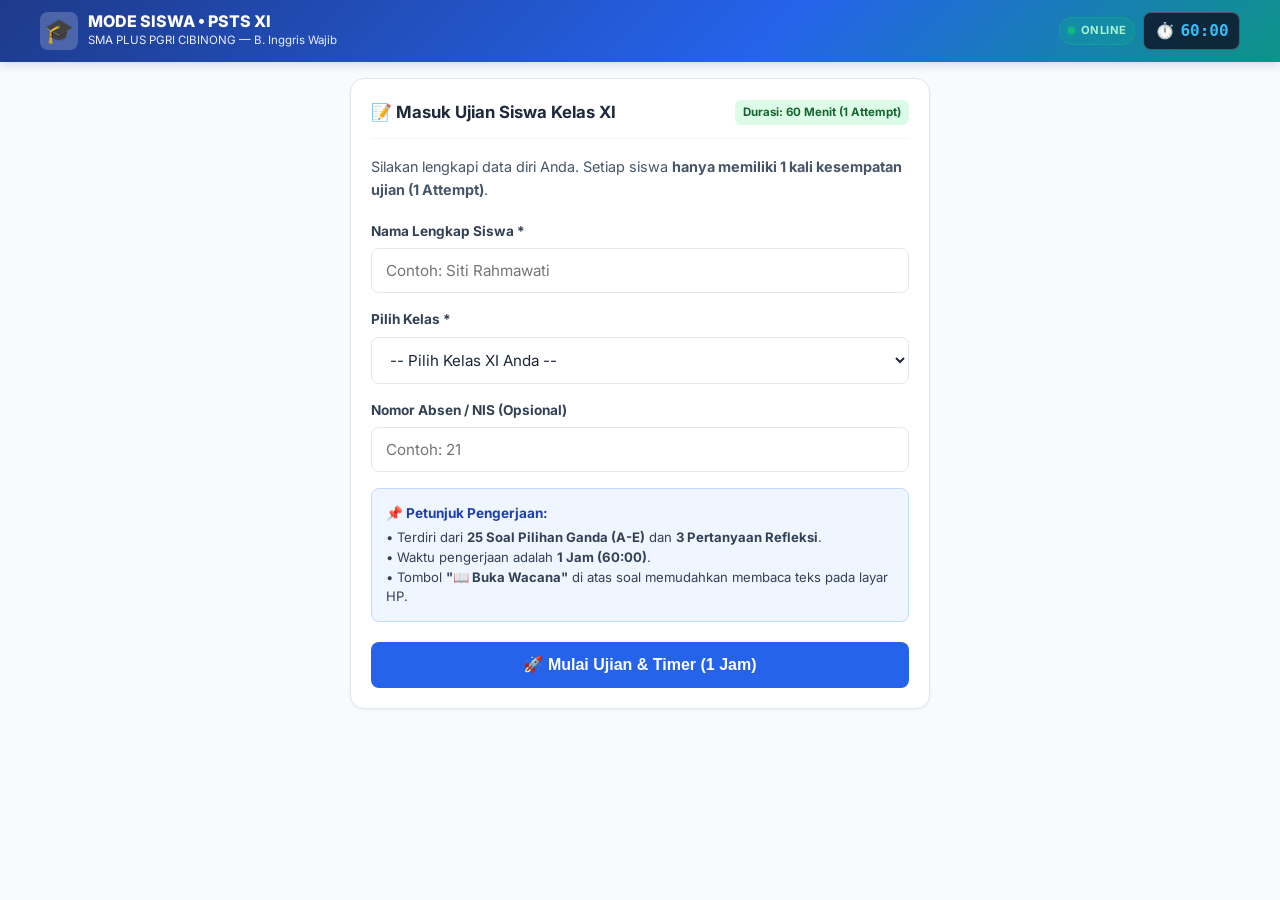
==== student.html @ 53c04c08 "Deploy student.html - PSTS XI English Wajib" ====
<!DOCTYPE html>
<html lang="id">
<head>
    <meta charset="UTF-8">
    <meta name="viewport" content="width=device-width, initial-scale=1.0, maximum-scale=1.0, user-scalable=no">
    <title>MODE SISWA - PSTS Bahasa Inggris Wajib Kelas XI</title>
    <link rel="preconnect" href="https://fonts.googleapis.com">
    <link rel="preconnect" href="https://fonts.gstatic.com" crossorigin>
    <link href="https://fonts.googleapis.com/css2?family=Inter:wght@400;500;600;700;800&family=Merriweather:ital,wght@0,400;0,700;1,400&display=swap" rel="stylesheet">
    <link rel="stylesheet" href="style.css">
</head>
<body>

    <!-- Header & Timer Bar -->
    <header class="app-header">
        <div class="header-container">
            <div class="brand-section">
                <div class="brand-icon">🎓</div>
                <div class="brand-title">
                    <h1>MODE SISWA • PSTS XI</h1>
                    <p>SMA PLUS PGRI CIBINONG — B. Inggris Wajib</p>
                </div>
            </div>

            <div class="header-controls">
                <div class="live-badge">
                    <span class="live-dot"></span>
                    <span>ONLINE</span>
                </div>

                <!-- 1 HOUR COUNTDOWN TIMER -->
                <div id="exam-timer" class="timer-container" title="Sisa Waktu Pengerjaan (1 Jam)">
                    ⏱️ <span id="timer-display">60:00</span>
                </div>
            </div>
        </div>
    </header>

    <div class="main-wrapper">

        <!-- STEP 1: REGISTRATION / IDENTITY FORM (WITH 1-ATTEMPT CHECK) -->
        <section id="step-register" class="card" style="max-width: 580px; margin: 1rem auto;">
            <div class="card-header">
                <h2 class="card-title">📝 Masuk Ujian Siswa Kelas XI</h2>
                <span class="badge-tag badge-easy">Durasi: 60 Menit (1 Attempt)</span>
            </div>
            <p style="color: var(--slate-600); margin-bottom: 1.25rem; font-size: 0.9rem;">
                Silakan lengkapi data diri Anda. Setiap siswa <strong>hanya memiliki 1 kali kesempatan ujian (1 Attempt)</strong>.
            </p>

            <div id="attempt-alert-box" style="display: none; background: #fee2e2; border: 1.5px solid #ef4444; color: #991b1b; padding: 0.85rem; border-radius: 8px; margin-bottom: 1rem; font-size: 0.88rem;">
                <!-- Attempt Warning -->
            </div>

            <form id="student-form" onsubmit="handleStartExam(event)">
                <div class="form-group">
                    <label class="form-label" for="student-name">Nama Lengkap Siswa *</label>
                    <input type="text" id="student-name" class="form-control" placeholder="Contoh: Siti Rahmawati" required>
                </div>

                <div class="form-group">
                    <label class="form-label" for="student-class">Pilih Kelas *</label>
                    <select id="student-class" class="form-select" required>
                        <option value="" disabled selected>-- Pilih Kelas XI Anda --</option>
                        <option value="XI INT 1">XI INT 1</option>
                        <option value="XI INT 2">XI INT 2</option>
                        <option value="XI INT 3">XI INT 3</option>
                        <option value="XI INT 4">XI INT 4</option>
                        <option value="XI REGULER 1">XI REGULER 1</option>
                        <option value="XI REGULER 2">XI REGULER 2</option>
                        <option value="XI REGULER 3">XI REGULER 3</option>
                        <option value="XI REGULER 4">XI REGULER 4</option>
                        <option value="XI REGULER 5">XI REGULER 5</option>
                        <option value="XI REGULER 6">XI REGULER 6</option>
                        <option value="XI REGULER 7">XI REGULER 7</option>
                        <option value="XI REGULER 8">XI REGULER 8</option>
                    </select>
                </div>

                <div class="form-group">
                    <label class="form-label" for="student-nis">Nomor Absen / NIS (Opsional)</label>
                    <input type="text" id="student-nis" class="form-control" placeholder="Contoh: 21">
                </div>

                <div style="background: #eff6ff; padding: 0.85rem; border-radius: 8px; margin-bottom: 1.25rem; border: 1px solid #bfdbfe;">
                    <div style="font-weight: 700; color: #1e40af; font-size: 0.85rem; margin-bottom: 0.25rem;">📌 Petunjuk Pengerjaan:</div>
                    <div style="font-size: 0.82rem; color: #334155; line-height: 1.5;">
                        • Terdiri dari <strong>25 Soal Pilihan Ganda (A-E)</strong> dan <strong>3 Pertanyaan Refleksi</strong>.<br>
                        • Waktu pengerjaan adalah <strong>1 Jam (60:00)</strong>.<br>
                        • Tombol <strong>"📖 Buka Wacana"</strong> di atas soal memudahkan membaca teks pada layar HP.
                    </div>
                </div>

                <button type="submit" id="btn-start-exam" class="btn btn-primary" style="width: 100%; padding: 0.85rem; font-size: 1rem;">
                    🚀 Mulai Ujian & Timer (1 Jam)
                </button>
            </form>
        </section>

        <!-- STEP 2: EXAM WORKSPACE (QUESTIONS & REFLECTIONS) -->
        <section id="step-exam" style="display: none;">
            
            <div style="display: flex; justify-content: space-between; align-items: center; background: var(--white); padding: 0.6rem 0.9rem; border-radius: var(--radius-md); margin-bottom: 0.75rem; border: 1px solid var(--slate-200); font-size: 0.85rem;">
                <div>
                    <span style="font-weight: 800; color: var(--primary);" id="display-student-name">Nama</span> • 
                    <span class="badge-tag badge-easy" id="display-student-class">Kelas</span>
                </div>
                <div style="font-weight: 700; color: var(--slate-600);">
                    Progres: <span id="progress-indicator" style="color: var(--primary);">0/25 (0%)</span>
                </div>
            </div>

            <!-- Tab Switcher -->
            <div class="tab-nav">
                <button class="tab-btn active" id="tab-btn-questions" onclick="switchStudentTab('questions')">
                    📝 SOAL (25)
                    <span class="tab-badge" id="answered-count-badge">0/25</span>
                </button>
                <button class="tab-btn" id="tab-btn-reflections" onclick="switchStudentTab('reflections')">
                    💭 REFLEKSI (3)
                    <span class="tab-badge" id="reflections-count-badge">0/3</span>
                </button>
            </div>

            <!-- TAB 1: QUESTIONS WORKSPACE -->
            <div id="student-tab-questions" class="tab-content active">

                <!-- Mobile Passage Toggle Bar -->
                <div class="mobile-passage-toggle" id="mobile-passage-toggle" onclick="toggleMobilePassage()">
                    <span>📖 <span id="mobile-passage-btn-text">Buka Wacana Bacaan</span></span>
                    <span id="mobile-passage-icon">▼</span>
                </div>

                <div class="exam-layout">
                    
                    <!-- Reading Passage Card -->
                    <div class="passage-card" id="passage-card-element">
                        <div style="display: flex; justify-content: space-between; align-items: center; margin-bottom: 0.35rem;">
                            <span class="passage-category" id="passage-category-tag">Reading Text</span>
                            <span style="font-size: 0.75rem; font-weight: 600; color: var(--slate-400);" id="passage-rel-tag">Rujukan Soal</span>
                        </div>
                        <h2 class="passage-title" id="passage-title">Judul Teks</h2>
                        <div class="passage-body" id="passage-body">
                            <!-- Dynamic text -->
                        </div>
                    </div>

                    <!-- Question & Options Card -->
                    <div class="question-container">
                        <div class="q-header">
                            <span class="q-badge" id="q-number-badge">Soal #1 dari 25</span>
                            <span class="skill-tag" id="q-skill-badge">Skill</span>
                        </div>

                        <div class="q-text" id="q-text-content">
                            <!-- Question text -->
                        </div>

                        <div class="options-list" id="options-container">
                            <!-- Options A-E -->
                        </div>

                        <!-- Desktop Question Nav Buttons -->
                        <div class="q-nav-buttons" style="margin-top: 1.25rem;">
                            <button class="btn btn-secondary" id="btn-prev-q" onclick="navigateQuestion(-1)">
                                ⬅️ Sebelumnya
                            </button>
                            <button class="btn btn-primary" id="btn-next-q" onclick="navigateQuestion(1)">
                                Berikutnya ➡️
                            </button>
                        </div>
                    </div>

                    <!-- Desktop Question Palette -->
                    <div class="palette-column">
                        <div class="palette-card">
                            <h3 style="font-size: 0.9rem; font-weight: 700; color: var(--slate-800); margin-bottom: 0.2rem;">
                                🧭 Nomor Soal (1–25)
                            </h3>
                            <div class="palette-grid" id="palette-grid-desktop">
                                <!-- 25 buttons -->
                            </div>
                            <hr style="border: none; border-top: 1px solid var(--slate-200); margin: 1rem 0;">
                            <button class="btn btn-success" style="width: 100%;" onclick="switchStudentTab('reflections')">
                                Ke Refleksi (3) ➡️
                            </button>
                        </div>
                    </div>

                </div>
            </div>

            <!-- TAB 2: REFLECTIONS WORKSPACE -->
            <div id="student-tab-reflections" class="tab-content">
                <div class="card" style="max-width: 800px; margin: 0 auto;">
                    <div class="card-header">
                        <h2 class="card-title">💭 3 Pertanyaan Refleksi Diri</h2>
                        <span class="badge-tag badge-medium">Wajib Diisi</span>
                    </div>
                    <p style="color: var(--slate-600); margin-bottom: 1.25rem; font-size: 0.88rem;">
                        Tuliskan tanggapan refleksi Anda secara jujur dan mendalam pada kolom berikut:
                    </p>

                    <div id="reflections-form-container">
                        <!-- 3 Prompts -->
                    </div>

                    <div style="display: flex; justify-content: space-between; align-items: center; margin-top: 1.5rem; flex-wrap: wrap; gap: 0.75rem;">
                        <button class="btn btn-secondary" onclick="switchStudentTab('questions')">
                            ⬅️ Kembali ke Soal
                        </button>
                        <button class="btn btn-success" style="padding: 0.85rem 1.75rem; font-size: 1rem;" onclick="openSubmitConfirmModal()">
                            ✅ Selesai & Kirim Ujian
                        </button>
                    </div>
                </div>
            </div>

            <!-- MOBILE FIXED BOTTOM NAVIGATION BAR -->
            <div class="mobile-bottom-bar" id="mobile-bottom-bar">
                <button class="btn btn-secondary" style="padding: 0.55rem 0.9rem; font-size: 0.85rem;" onclick="navigateQuestion(-1)">
                    ⬅️ Prev
                </button>
                <button class="btn btn-outline" style="padding: 0.55rem 0.9rem; font-size: 0.85rem; font-weight: 800; border-color: var(--primary); color: var(--primary);" onclick="openMobilePaletteModal()">
                    🧭 <span id="mobile-q-indicator">No. 1/25</span> ☰
                </button>
                <button class="btn btn-primary" style="padding: 0.55rem 0.9rem; font-size: 0.85rem;" id="btn-mobile-next" onclick="navigateQuestion(1)">
                    Next ➡️
                </button>
            </div>

        </section>

        <!-- STEP 3: SCORECARD / SUBMISSION COMPLETE -->
        <section id="step-result" style="display: none; max-width: 650px; margin: 1.5rem auto;">
            <div class="score-banner">
                <div style="font-size: 2.2rem; margin-bottom: 0.35rem;">🎉</div>
                <h1 style="font-size: 1.5rem; font-weight: 800;">Ujian Berhasil Terkirim!</h1>
                <p style="opacity: 0.9; font-size: 0.88rem;">Jawaban Anda telah tersimpan secara <strong>Permanen Realtime</strong> di Mode Guru.</p>

                <div class="score-circle">
                    <span class="score-num" id="res-score-val">0</span>
                    <span class="score-label">Skor (0-100)</span>
                </div>

                <div style="font-size: 1rem; font-weight: 700;" id="res-correct-count">
                    Benar: 0 / 25 Soal
                </div>
            </div>

            <div class="card">
                <h3 style="font-size: 1rem; font-weight: 700; margin-bottom: 0.75rem; color: var(--slate-800);">
                    📋 Bukti Pengiriman Ujian
                </h3>
                <table class="data-table" style="margin-bottom: 1.25rem;">
                    <tbody>
                        <tr><td style="font-weight:700;">Nama Siswa</td><td id="res-name">-</td></tr>
                        <tr><td style="font-weight:700;">Kelas</td><td id="res-class">-</td></tr>
                        <tr><td style="font-weight:700;">Waktu Pengerjaan</td><td id="res-time">-</td></tr>
                        <tr><td style="font-weight:700;">Status</td><td><span class="badge-tag badge-easy">✅ Terkirim Permanen ke Cloud Guru</span></td></tr>
                    </tbody>
                </table>

                <div style="display: flex; gap: 0.75rem; flex-wrap: wrap;">
                    <button class="btn btn-primary" onclick="window.print()">
                        🖨️ Cetak / Simpan PDF
                    </button>
                    <a href="index.html" class="btn btn-outline">
                        🏠 Halaman Utama
                    </a>
                </div>
            </div>
        </section>

    </div>

    <!-- MODAL MOBILE PALETTE (BOTTOM SHEET) -->
    <div id="modal-mobile-palette" class="modal-backdrop">
        <div class="modal-content" style="max-width: 450px;">
            <button class="modal-close" onclick="closeMobilePaletteModal()">&times;</button>
            <h3 style="font-size: 1.1rem; font-weight: 800; color: var(--slate-800); margin-bottom: 0.35rem;">
                🧭 Daftar Nomor Soal (1–25)
            </h3>
            <p style="font-size: 0.8rem; color: var(--slate-500); margin-bottom: 1rem;">
                Ketuk nomor soal untuk langsung menuju ke soal tersebut:
            </p>
            <div class="palette-grid" id="palette-grid-mobile">
                <!-- Mobile 25 buttons -->
            </div>
            <hr style="border: none; border-top: 1px solid var(--slate-200); margin: 1.25rem 0 1rem;">
            <button class="btn btn-success" style="width: 100%;" onclick="closeMobilePaletteModal(); switchStudentTab('reflections');">
                Ke Lembar Refleksi (3 Soal) ➡️
            </button>
        </div>
    </div>

    <!-- MODAL CONFIRM SUBMIT -->
    <div id="modal-confirm" class="modal-backdrop">
        <div class="modal-content" style="max-width: 460px;">
            <button class="modal-close" onclick="closeSubmitConfirmModal()">&times;</button>
            <h3 style="font-size: 1.15rem; font-weight: 800; color: var(--slate-800); margin-bottom: 0.5rem;">
                ⚠️ Konfirmasi Kirim Jawaban
            </h3>
            <p style="font-size: 0.88rem; color: var(--slate-600); margin-bottom: 1rem;">
                Setiap siswa hanya memiliki <strong>1 kali kesempatan kirim (1 Attempt)</strong>. Apakah Anda yakin ingin mengirim seluruh jawaban sekarang?
            </p>
            <div id="modal-check-summary" style="background: var(--slate-100); padding: 0.85rem; border-radius: 8px; margin-bottom: 1.25rem; font-size: 0.85rem;">
                <!-- Summary items -->
            </div>
            <div style="display: flex; justify-content: flex-end; gap: 0.5rem;">
                <button class="btn btn-secondary" onclick="closeSubmitConfirmModal()">Periksa Lagi</button>
                <button class="btn btn-success" id="btn-final-submit" onclick="executeSubmitExam()">Ya, Kirim Sekarang</button>
            </div>
        </div>
    </div>

    <!-- SCRIPTS -->
    <script src="data.js"></script>
    <script src="sync.js"></script>
    <script>
        let currentStudent = { name: "", studentClass: "", studentId: "" };
        let studentAnswers = {};
        let studentReflections = { ref1: "", ref2: "", ref3: "" };
        let currentQIndex = 0;
        let timerInterval = null;
        let remainingSeconds = SYNC_CONFIG.EXAM_DURATION_SECONDS;
        let timeSpentSeconds = 0;
        let isMobilePassageOpen = true;

        // Check if student has already completed the exam on start
        async function handleStartExam(e) {
            e.preventDefault();
            const name = document.getElementById('student-name').value.trim();
            const sClass = document.getElementById('student-class').value;
            const nis = document.getElementById('student-nis').value.trim();

            if (!name || !sClass) {
                alert("Harap isi Nama Lengkap dan pilih Kelas terlebih dahulu!");
                return;
            }

            const btn = document.getElementById('btn-start-exam');
            btn.disabled = true;
            btn.innerText = "Memeriksa Status Ujian...";

            // 1-ATTEMPT VERIFICATION
            const existingAttempt = await syncEngine.checkExistingAttempt(name, sClass);
            if (existingAttempt) {
                const alertBox = document.getElementById('attempt-alert-box');
                alertBox.style.display = 'block';
                alertBox.innerHTML = `
                    <strong>⚠️ Perhatian: Ujian Sudah Pernah Diselesaikan!</strong><br>
                    Siswa bernama <strong>${existingAttempt.name}</strong> (${existingAttempt.studentClass}) telah tercatat menyelesaikan ujian ini pada <em>${new Date(existingAttempt.timestamp).toLocaleString('id-ID')}</em> dengan skor <strong>${existingAttempt.score}</strong>.<br>
                    Setiap siswa hanya diberikan <strong>1 kali kesempatan (1 Attempt)</strong>.
                `;
                btn.disabled = false;
                btn.innerText = "🚀 Mulai Ujian & Timer (1 Jam)";
                return;
            }

            currentStudent = { name, studentClass: sClass, studentId: nis };

            document.getElementById('display-student-name').innerText = name;
            document.getElementById('display-student-class').innerText = sClass;

            document.getElementById('step-register').style.display = 'none';
            document.getElementById('step-exam').style.display = 'block';

            renderPalettes();
            renderQuestion(0);
            renderReflectionsForm();
            startTimer();
        }

        function startTimer() {
            const savedTimer = localStorage.getItem(SYNC_CONFIG.TIMER_KEY);
            if (savedTimer) {
                const parsed = parseInt(savedTimer, 10);
                if (!isNaN(parsed) && parsed > 0 && parsed <= SYNC_CONFIG.EXAM_DURATION_SECONDS) {
                    remainingSeconds = parsed;
                }
            }

            updateTimerDisplay();

            timerInterval = setInterval(() => {
                remainingSeconds--;
                timeSpentSeconds++;
                localStorage.setItem(SYNC_CONFIG.TIMER_KEY, remainingSeconds.toString());
                updateTimerDisplay();

                if (remainingSeconds <= 0) {
                    clearInterval(timerInterval);
                    alert("⏰ Waktu ujian 1 Jam telah habis! Jawaban Anda akan otomatis dikirimkan.");
                    executeSubmitExam();
                }
            }, 1000);
        }

        function updateTimerDisplay() {
            const mins = Math.floor(remainingSeconds / 60);
            const secs = remainingSeconds % 60;
            const formatted = `${mins.toString().padStart(2, '0')}:${secs.toString().padStart(2, '0')}`;
            const displayEl = document.getElementById('timer-display');
            const timerBox = document.getElementById('exam-timer');
            
            if (displayEl) displayEl.innerText = formatted;

            if (timerBox) {
                if (remainingSeconds <= 300) {
                    timerBox.className = 'timer-container danger';
                } else if (remainingSeconds <= 900) {
                    timerBox.className = 'timer-container warning';
                } else {
                    timerBox.className = 'timer-container';
                }
            }
        }

        function switchStudentTab(tab) {
            document.querySelectorAll('.tab-btn').forEach(b => b.classList.remove('active'));
            document.querySelectorAll('.tab-content').forEach(c => c.classList.remove('active'));

            const bottomBar = document.getElementById('mobile-bottom-bar');

            if (tab === 'questions') {
                document.getElementById('tab-btn-questions').classList.add('active');
                document.getElementById('student-tab-questions').classList.add('active');
                if (bottomBar) bottomBar.style.display = 'flex';
            } else {
                document.getElementById('tab-btn-reflections').classList.add('active');
                document.getElementById('student-tab-reflections').classList.add('active');
                if (bottomBar) bottomBar.style.display = 'none';
            }
        }

        function toggleMobilePassage() {
            const passCard = document.getElementById('passage-card-element');
            const icon = document.getElementById('mobile-passage-icon');
            isMobilePassageOpen = !isMobilePassageOpen;

            if (isMobilePassageOpen) {
                passCard.classList.remove('collapsed-mobile');
                icon.innerText = "▲";
                document.getElementById('mobile-passage-btn-text').innerText = "Tutup Wacana Bacaan";
            } else {
                passCard.classList.add('collapsed-mobile');
                icon.innerText = "▼";
                document.getElementById('mobile-passage-btn-text').innerText = "Buka Wacana Bacaan";
            }
        }

        function renderPalettes() {
            ['palette-grid-desktop', 'palette-grid-mobile'].forEach(gridId => {
                const grid = document.getElementById(gridId);
                if (!grid) return;
                grid.innerHTML = '';
                QUESTIONS_DATA.forEach((q, idx) => {
                    const btn = document.createElement('button');
                    btn.className = `pal-btn ${studentAnswers[q.id] ? 'answered' : ''} ${idx === currentQIndex ? 'current' : ''}`;
                    btn.id = `${gridId}-btn-${q.id}`;
                    btn.innerText = q.id;
                    btn.onclick = () => {
                        renderQuestion(idx);
                        closeMobilePaletteModal();
                    };
                    grid.appendChild(btn);
                });
            });
            updateProgressStats();
        }

        function renderQuestion(index) {
            currentQIndex = index;
            const q = QUESTIONS_DATA[index];

            document.getElementById('q-number-badge').innerText = `Soal #${q.id} dari 25`;
            document.getElementById('q-skill-badge').innerText = `${q.level} • ${q.skill}`;
            document.getElementById('q-text-content').innerText = q.question;
            document.getElementById('mobile-q-indicator').innerText = `No. ${q.id}/25`;

            const passCard = document.getElementById('passage-card-element');
            const toggleBar = document.getElementById('mobile-passage-toggle');

            if (q.passageId && PASSAGES[q.passageId]) {
                const p = PASSAGES[q.passageId];
                document.getElementById('passage-category-tag').innerText = p.category;
                document.getElementById('passage-title').innerText = p.title;
                document.getElementById('passage-rel-tag').innerText = `Rujukan Soal #${q.id}`;
                
                const paragraphs = p.content.split('\n\n').map(par => `<p>${par.replace(/\n/g, '<br>')}</p>`).join('');
                document.getElementById('passage-body').innerHTML = paragraphs;
                
                passCard.style.display = 'block';
                toggleBar.style.display = 'flex';
                document.getElementById('mobile-passage-btn-text').innerText = `Wacana: ${p.title}`;
            } else {
                passCard.style.display = 'none';
                toggleBar.style.display = 'none';
            }

            const optContainer = document.getElementById('options-container');
            optContainer.innerHTML = '';

            ['A', 'B', 'C', 'D', 'E'].forEach(optKey => {
                if (q.options[optKey]) {
                    const optDiv = document.createElement('div');
                    const isSelected = studentAnswers[q.id] === optKey;
                    optDiv.className = `option-item ${isSelected ? 'selected' : ''}`;
                    optDiv.onclick = () => selectOption(q.id, optKey);

                    optDiv.innerHTML = `
                        <div class="option-key">${optKey}</div>
                        <div class="option-label">${q.options[optKey]}</div>
                    `;
                    optContainer.appendChild(optDiv);
                }
            });

            document.getElementById('btn-prev-q').disabled = index === 0;
            const nextLabel = index === QUESTIONS_DATA.length - 1 ? "Ke Refleksi (3) ➡️" : "Berikutnya ➡️";
            document.getElementById('btn-next-q').innerText = nextLabel;
            document.getElementById('btn-mobile-next').innerText = index === QUESTIONS_DATA.length - 1 ? "Refleksi ➡️" : "Next ➡️";

            document.querySelectorAll('.pal-btn').forEach((btn) => {
                const qNum = parseInt(btn.innerText, 10);
                btn.classList.toggle('current', qNum === (index + 1));
            });

            window.scrollTo({ top: 0, behavior: 'smooth' });
        }

        function selectOption(qId, optKey) {
            studentAnswers[qId] = optKey;
            
            const currentQ = QUESTIONS_DATA[currentQIndex];
            if (currentQ.id === qId) {
                renderQuestion(currentQIndex);
            }

            ['palette-grid-desktop', 'palette-grid-mobile'].forEach(gridId => {
                const palBtn = document.getElementById(`${gridId}-btn-${qId}`);
                if (palBtn) palBtn.classList.add('answered');
            });

            updateProgressStats();
        }

        function navigateQuestion(delta) {
            const nextIdx = currentQIndex + delta;
            if (nextIdx >= 0 && nextIdx < QUESTIONS_DATA.length) {
                renderQuestion(nextIdx);
            } else if (nextIdx >= QUESTIONS_DATA.length) {
                switchStudentTab('reflections');
            }
        }

        function openMobilePaletteModal() {
            document.getElementById('modal-mobile-palette').classList.add('open');
        }

        function closeMobilePaletteModal() {
            document.getElementById('modal-mobile-palette').classList.remove('open');
        }

        function updateProgressStats() {
            const answeredCount = Object.keys(studentAnswers).length;
            const pct = Math.round((answeredCount / 25) * 100);
            
            document.getElementById('answered-count-badge').innerText = `${answeredCount}/25`;
            document.getElementById('progress-indicator').innerText = `${answeredCount}/25 (${pct}%)`;

            let filledRef = 0;
            if (studentReflections.ref1 && studentReflections.ref1.trim().length > 3) filledRef++;
            if (studentReflections.ref2 && studentReflections.ref2.trim().length > 3) filledRef++;
            if (studentReflections.ref3 && studentReflections.ref3.trim().length > 3) filledRef++;
            document.getElementById('reflections-count-badge').innerText = `${filledRef}/3`;
        }

        function renderReflectionsForm() {
            const container = document.getElementById('reflections-form-container');
            container.innerHTML = '';

            REFLECTIONS_DATA.forEach((ref, idx) => {
                const box = document.createElement('div');
                box.className = 'reflection-box';
                box.innerHTML = `
                    <div class="ref-title">Refleksi ${idx + 1}: ${ref.title}</div>
                    <div class="ref-q">${ref.question}</div>
                    <textarea class="ref-textarea" id="input-${ref.id}" placeholder="${ref.placeholder}" oninput="saveReflection('${ref.id}', this.value)">${studentReflections[ref.id] || ''}</textarea>
                `;
                container.appendChild(box);
            });
        }

        function saveReflection(refId, val) {
            studentReflections[refId] = val;
            updateProgressStats();
        }

        function openSubmitConfirmModal() {
            const answeredCount = Object.keys(studentAnswers).length;
            const missingQ = 25 - answeredCount;
            let refCount = 0;
            if (studentReflections.ref1 && studentReflections.ref1.trim()) refCount++;
            if (studentReflections.ref2 && studentReflections.ref2.trim()) refCount++;
            if (studentReflections.ref3 && studentReflections.ref3.trim()) refCount++;

            let summaryHtml = `
                <div>• Soal Terjawab: <strong>${answeredCount} / 25</strong> ${missingQ > 0 ? `<span style="color:var(--danger); font-weight:700;">(${missingQ} belum dijawab!)</span>` : '✅'}</div>
                <div style="margin-top:0.35rem;">• Refleksi Terisi: <strong>${refCount} / 3</strong></div>
            `;

            document.getElementById('modal-check-summary').innerHTML = summaryHtml;
            document.getElementById('modal-confirm').classList.add('open');
        }

        function closeSubmitConfirmModal() {
            document.getElementById('modal-confirm').classList.remove('open');
        }

        async function executeSubmitExam() {
            closeSubmitConfirmModal();
            clearInterval(timerInterval);
            localStorage.removeItem(SYNC_CONFIG.TIMER_KEY);

            let correctCount = 0;
            const itemResults = {};

            QUESTIONS_DATA.forEach(q => {
                const ans = studentAnswers[q.id];
                const isCorrect = ans === q.correctAnswer;
                if (isCorrect) correctCount++;
                itemResults[q.id] = isCorrect;
            });

            const score = Math.round((correctCount / QUESTIONS_DATA.length) * 100);
            const minutesUsed = Math.floor(timeSpentSeconds / 60);
            const secondsUsed = timeSpentSeconds % 60;
            const timeSpentStr = `${minutesUsed}m ${secondsUsed}s`;

            const submission = {
                name: currentStudent.name,
                studentClass: currentStudent.studentClass,
                studentId: currentStudent.studentId,
                answers: studentAnswers,
                correctCount: correctCount,
                totalQuestions: 25,
                score: score,
                itemResults: itemResults,
                reflections: studentReflections,
                timeSpent: timeSpentStr
            };

            await syncEngine.submitExam(submission);

            document.getElementById('step-exam').style.display = 'none';
            document.getElementById('step-result').style.display = 'block';
            const bottomBar = document.getElementById('mobile-bottom-bar');
            if (bottomBar) bottomBar.style.display = 'none';

            document.getElementById('res-score-val').innerText = score;
            document.getElementById('res-correct-count').innerText = `Benar: ${correctCount} / 25 Soal (${score}%)`;
            document.getElementById('res-name').innerText = currentStudent.name;
            document.getElementById('res-class').innerText = currentStudent.studentClass;
            document.getElementById('res-time').innerText = timeSpentStr;
        }
    </script>
</body>
</html>
---- style.css ----
/* ===================================================
   PSTS XI BAHASA INGGRIS WAJIB - MOBILE-FIRST STYLES
   SMA PLUS PGRI CIBINONG
   =================================================== */

:root {
    --primary: #2563eb;
    --primary-hover: #1d4ed8;
    --primary-light: #eff6ff;
    --secondary: #0d9488;
    --secondary-light: #f0fdfa;
    --accent: #f59e0b;
    --success: #10b981;
    --danger: #ef4444;
    --dark: #0f172a;
    --slate-800: #1e293b;
    --slate-700: #334155;
    --slate-600: #475569;
    --slate-400: #94a3b8;
    --slate-200: #e2e8f0;
    --slate-100: #f1f5f9;
    --slate-50: #f8fafc;
    --white: #ffffff;
    
    --radius-sm: 8px;
    --radius-md: 14px;
    --radius-lg: 20px;
    --shadow-sm: 0 1px 3px rgba(0,0,0,0.06);
    --shadow-md: 0 4px 12px rgba(0,0,0,0.08);
    --shadow-lg: 0 10px 25px -5px rgba(0,0,0,0.1);
    --font-sans: 'Inter', -apple-system, BlinkMacSystemFont, 'Segoe UI', Roboto, sans-serif;
    --font-serif: 'Merriweather', Georgia, serif;
}

* {
    margin: 0;
    padding: 0;
    box-sizing: border-box;
}

body {
    font-family: var(--font-sans);
    background-color: #f8fafc;
    color: var(--slate-800);
    line-height: 1.6;
    -webkit-font-smoothing: antialiased;
    padding-bottom: 70px;
}

/* Header & Topbar */
.app-header {
    background: linear-gradient(135deg, #1e3a8a 0%, #2563eb 60%, #0d9488 100%);
    color: var(--white);
    padding: 0.75rem 1rem;
    box-shadow: 0 2px 10px rgba(30, 58, 138, 0.2);
    position: sticky;
    top: 0;
    z-index: 100;
}

.header-container {
    max-width: 1200px;
    margin: 0 auto;
    display: flex;
    justify-content: space-between;
    align-items: center;
    gap: 0.5rem;
}

.brand-section {
    display: flex;
    align-items: center;
    gap: 0.6rem;
}

.brand-icon {
    font-size: 1.5rem;
    background: rgba(255, 255, 255, 0.2);
    width: 38px;
    height: 38px;
    display: flex;
    align-items: center;
    justify-content: center;
    border-radius: var(--radius-sm);
    flex-shrink: 0;
}

.brand-title h1 {
    font-size: 1rem;
    font-weight: 800;
    line-height: 1.2;
}

.brand-title p {
    font-size: 0.72rem;
    opacity: 0.9;
}

.header-controls {
    display: flex;
    align-items: center;
    gap: 0.5rem;
}

/* Realtime Live Dot */
.live-badge {
    display: inline-flex;
    align-items: center;
    gap: 0.35rem;
    background: rgba(16, 185, 129, 0.2);
    color: #a7f3d0;
    border: 1px solid rgba(16, 185, 129, 0.4);
    padding: 0.25rem 0.5rem;
    border-radius: 9999px;
    font-size: 0.7rem;
    font-weight: 700;
    letter-spacing: 0.04em;
}

.live-dot {
    width: 7px;
    height: 7px;
    background-color: #10b981;
    border-radius: 50%;
    box-shadow: 0 0 6px #10b981;
    animation: pulse 1.5s infinite;
}

@keyframes pulse {
    0%, 100% { transform: scale(1); opacity: 1; }
    50% { transform: scale(1.3); opacity: 0.7; }
}

/* Timer Badge (1 Hour) */
.timer-container {
    display: flex;
    align-items: center;
    gap: 0.35rem;
    background: rgba(15, 23, 42, 0.85);
    border: 1px solid rgba(255, 255, 255, 0.25);
    padding: 0.3rem 0.65rem;
    border-radius: 8px;
    font-family: monospace;
    font-size: 1rem;
    font-weight: 800;
    color: #38bdf8;
}

.timer-container.warning { color: #facc15; border-color: #facc15; }
.timer-container.danger { color: #f87171; border-color: #f87171; animation: pulse 1s infinite; }

/* Main Wrapper */
.main-wrapper {
    max-width: 1200px;
    margin: 1rem auto;
    padding: 0 0.75rem;
}

/* Tab Navigation */
.tab-nav {
    display: flex;
    gap: 0.4rem;
    background: var(--white);
    padding: 0.35rem;
    border-radius: var(--radius-md);
    box-shadow: var(--shadow-sm);
    margin-bottom: 1rem;
}

.tab-btn {
    flex: 1;
    padding: 0.65rem 0.75rem;
    border: none;
    background: transparent;
    border-radius: var(--radius-sm);
    font-size: 0.88rem;
    font-weight: 700;
    color: var(--slate-600);
    cursor: pointer;
    display: flex;
    align-items: center;
    justify-content: center;
    gap: 0.4rem;
    transition: all 0.2s ease;
}

.tab-btn.active {
    background: var(--primary);
    color: var(--white);
    box-shadow: 0 2px 8px rgba(37, 99, 235, 0.25);
}

.tab-badge {
    background: rgba(255, 255, 255, 0.25);
    padding: 0.1rem 0.45rem;
    border-radius: 9999px;
    font-size: 0.72rem;
}

.tab-btn:not(.active) .tab-badge {
    background: var(--slate-200);
    color: var(--slate-700);
}

.tab-content { display: none; }
.tab-content.active { display: block; animation: fadeIn 0.25s ease; }

@keyframes fadeIn {
    from { opacity: 0; transform: translateY(4px); }
    to { opacity: 1; transform: translateY(0); }
}

/* Card */
.card {
    background: var(--white);
    border-radius: var(--radius-md);
    box-shadow: var(--shadow-sm);
    border: 1px solid var(--slate-200);
    padding: 1.25rem;
    margin-bottom: 1rem;
}

.card-header {
    display: flex;
    justify-content: space-between;
    align-items: center;
    border-bottom: 1px solid var(--slate-100);
    padding-bottom: 0.75rem;
    margin-bottom: 1rem;
    flex-wrap: wrap;
    gap: 0.5rem;
}

.card-title {
    font-size: 1.05rem;
    font-weight: 700;
    color: var(--slate-800);
    display: flex;
    align-items: center;
    gap: 0.4rem;
}

/* Form Controls */
.form-group { margin-bottom: 1rem; }
.form-label { display: block; font-size: 0.85rem; font-weight: 700; color: var(--slate-700); margin-bottom: 0.35rem; }
.form-control, .form-select {
    width: 100%;
    padding: 0.75rem 0.9rem;
    border: 1.5px solid var(--slate-200);
    border-radius: var(--radius-sm);
    font-family: inherit;
    font-size: 0.95rem;
    color: var(--slate-800);
    background: var(--white);
}
.form-control:focus, .form-select:focus {
    outline: none;
    border-color: var(--primary);
    box-shadow: 0 0 0 3px rgba(37, 99, 235, 0.15);
}

/* ===================================================
   MOBILE EXAM LAYOUT & PASSAGE ACCORDION
   =================================================== */

@media (min-width: 900px) {
    .exam-layout {
        display: grid;
        grid-template-columns: 1.1fr 1fr 260px;
        gap: 1.25rem;
        align-items: start;
    }

    .passage-card {
        position: sticky;
        top: 4.5rem;
        max-height: calc(100vh - 6rem);
        overflow-y: auto;
    }

    .mobile-passage-toggle {
        display: none !important;
    }

    .mobile-bottom-bar {
        display: none !important;
    }
}

@media (max-width: 899px) {
    .exam-layout {
        display: flex;
        flex-direction: column;
        gap: 0.75rem;
    }

    .palette-column {
        display: none;
    }

    .mobile-passage-toggle {
        display: flex !important;
        align-items: center;
        justify-content: space-between;
        background: #eff6ff;
        border: 1.5px solid #bfdbfe;
        color: #1e40af;
        padding: 0.75rem 1rem;
        border-radius: var(--radius-sm);
        cursor: pointer;
        font-weight: 700;
        font-size: 0.92rem;
        margin-bottom: 0.5rem;
        user-select: none;
    }

    .mobile-passage-toggle:active {
        background: #dbeafe;
    }

    .passage-card {
        border-left: 4px solid var(--primary);
        padding: 1rem;
        margin-bottom: 0.5rem;
        transition: all 0.3s ease;
    }

    .passage-card.collapsed-mobile {
        display: none;
    }

    .mobile-bottom-bar {
        position: fixed;
        bottom: 0;
        left: 0;
        right: 0;
        background: #ffffff;
        border-top: 1.5px solid #cbd5e1;
        padding: 0.6rem 0.85rem;
        display: flex;
        justify-content: space-between;
        align-items: center;
        gap: 0.5rem;
        z-index: 99;
        box-shadow: 0 -4px 15px rgba(0,0,0,0.08);
    }
}

.passage-card {
    background: #ffffff;
    border: 1px solid #cbd5e1;
    border-radius: var(--radius-md);
    padding: 1.25rem;
    box-shadow: var(--shadow-sm);
}

.passage-title {
    font-size: 1.15rem;
    font-weight: 800;
    color: #1e3a8a;
    margin-bottom: 0.2rem;
}

.passage-category {
    font-size: 0.72rem;
    text-transform: uppercase;
    letter-spacing: 0.05em;
    color: var(--secondary);
    font-weight: 700;
    margin-bottom: 0.75rem;
    display: inline-block;
}

.passage-body {
    font-family: var(--font-serif);
    font-size: 0.95rem;
    color: var(--slate-800);
    line-height: 1.75;
}

.passage-body p {
    margin-bottom: 0.85rem;
    text-align: justify;
}

.question-container {
    background: var(--white);
    border: 1px solid var(--slate-200);
    border-radius: var(--radius-md);
    padding: 1.25rem;
    box-shadow: var(--shadow-sm);
}

.q-header {
    display: flex;
    justify-content: space-between;
    align-items: center;
    margin-bottom: 0.85rem;
    padding-bottom: 0.65rem;
    border-bottom: 1px solid var(--slate-100);
}

.q-badge {
    background: var(--primary-light);
    color: var(--primary);
    font-weight: 800;
    font-size: 0.82rem;
    padding: 0.3rem 0.7rem;
    border-radius: 9999px;
}

.skill-tag {
    font-size: 0.72rem;
    font-weight: 700;
    padding: 0.2rem 0.5rem;
    border-radius: 6px;
    background: var(--slate-100);
    color: var(--slate-600);
}

.q-text {
    font-size: 1.02rem;
    font-weight: 600;
    color: var(--slate-800);
    line-height: 1.55;
    margin-bottom: 1.1rem;
    white-space: pre-line;
}

.options-list {
    display: flex;
    flex-direction: column;
    gap: 0.65rem;
}

.option-item {
    display: flex;
    align-items: center;
    gap: 0.85rem;
    padding: 0.85rem 1rem;
    border: 1.5px solid var(--slate-200);
    border-radius: var(--radius-sm);
    cursor: pointer;
    transition: all 0.15s ease;
    background: var(--slate-50);
    user-select: none;
    -webkit-tap-highlight-color: transparent;
}

.option-item:hover, .option-item:active {
    border-color: var(--primary);
    background: var(--primary-light);
}

.option-item.selected {
    border-color: var(--primary);
    background: #dbeafe;
    box-shadow: 0 0 0 2px rgba(37, 99, 235, 0.25);
}

.option-key {
    font-weight: 800;
    font-size: 0.92rem;
    width: 32px;
    height: 32px;
    border-radius: 50%;
    background: var(--white);
    border: 1.5px solid var(--slate-300);
    display: flex;
    align-items: center;
    justify-content: center;
    flex-shrink: 0;
    color: var(--slate-700);
}

.option-item.selected .option-key {
    background: var(--primary);
    border-color: var(--primary);
    color: var(--white);
}

.option-label {
    font-size: 0.95rem;
    color: var(--slate-800);
    flex: 1;
}

.palette-card {
    background: var(--white);
    border-radius: var(--radius-md);
    border: 1px solid var(--slate-200);
    padding: 1.1rem;
    position: sticky;
    top: 4.5rem;
}

.palette-grid {
    display: grid;
    grid-template-columns: repeat(5, 1fr);
    gap: 0.45rem;
    margin-top: 0.85rem;
}

.pal-btn {
    aspect-ratio: 1;
    border: 1px solid var(--slate-300);
    background: var(--slate-50);
    border-radius: 8px;
    font-weight: 700;
    font-size: 0.85rem;
    color: var(--slate-700);
    cursor: pointer;
    display: flex;
    align-items: center;
    justify-content: center;
    transition: all 0.15s ease;
}

.pal-btn.answered {
    background: #10b981;
    border-color: #059669;
    color: var(--white);
}

.pal-btn.current {
    box-shadow: 0 0 0 2px var(--primary);
    border-color: var(--primary);
    font-weight: 800;
}

.btn {
    display: inline-flex;
    align-items: center;
    justify-content: center;
    gap: 0.4rem;
    padding: 0.65rem 1.1rem;
    border-radius: var(--radius-sm);
    font-weight: 700;
    font-size: 0.88rem;
    cursor: pointer;
    border: none;
    transition: all 0.2s ease;
    text-decoration: none;
}

.btn-primary { background: var(--primary); color: var(--white); }
.btn-primary:hover { background: var(--primary-hover); }
.btn-secondary { background: var(--slate-200); color: var(--slate-700); }
.btn-success { background: var(--success); color: var(--white); }
.btn-outline { background: transparent; border: 1.5px solid var(--slate-300); color: var(--slate-700); }

.reflection-box {
    background: #f8fafc;
    border: 1px solid var(--slate-200);
    border-left: 4px solid var(--primary);
    border-radius: var(--radius-sm);
    padding: 1.1rem;
    margin-bottom: 1.25rem;
}

.ref-title { font-size: 0.95rem; font-weight: 700; color: var(--slate-800); margin-bottom: 0.35rem; }
.ref-q { font-size: 0.88rem; color: var(--slate-600); margin-bottom: 0.65rem; }
.ref-textarea {
    width: 100%;
    min-height: 90px;
    padding: 0.65rem 0.85rem;
    border: 1.5px solid var(--slate-200);
    border-radius: var(--radius-sm);
    font-family: inherit;
    font-size: 0.9rem;
}

.pin-lock-overlay {
    position: fixed;
    top: 0; left: 0; right: 0; bottom: 0;
    background: linear-gradient(135deg, #0f172a 0%, #1e293b 100%);
    display: flex;
    align-items: center;
    justify-content: center;
    z-index: 9999;
    padding: 1rem;
}

.pin-card {
    background: var(--white);
    border-radius: var(--radius-lg);
    padding: 2rem 1.5rem;
    max-width: 380px;
    width: 100%;
    text-align: center;
    box-shadow: 0 20px 40px rgba(0,0,0,0.3);
}

.pin-icon { font-size: 3rem; margin-bottom: 0.5rem; }
.pin-input {
    letter-spacing: 0.35em;
    font-size: 1.6rem;
    text-align: center;
    font-weight: 800;
    font-family: monospace;
    padding: 0.75rem;
    margin: 1.25rem 0;
    border: 2px solid var(--slate-300);
    border-radius: var(--radius-sm);
    width: 100%;
}
.pin-input:focus {
    outline: none;
    border-color: var(--primary);
    box-shadow: 0 0 0 3px rgba(37, 99, 235, 0.2);
}

.modal-backdrop {
    position: fixed;
    top: 0; left: 0; right: 0; bottom: 0;
    background: rgba(15, 23, 42, 0.6);
    backdrop-filter: blur(4px);
    display: flex;
    align-items: center;
    justify-content: center;
    z-index: 1000;
    padding: 1rem;
    opacity: 0;
    pointer-events: none;
    transition: all 0.2s ease;
}
.modal-backdrop.open { opacity: 1; pointer-events: auto; }

.modal-content {
    background: var(--white);
    border-radius: var(--radius-lg);
    width: 100%;
    max-width: 600px;
    max-height: 85vh;
    overflow-y: auto;
    padding: 1.5rem;
    position: relative;
}

.modal-close {
    position: absolute;
    top: 1rem; right: 1rem;
    background: var(--slate-100);
    border: none;
    width: 32px; height: 32px;
    border-radius: 50%;
    font-size: 1.2rem;
    cursor: pointer;
}

.data-table { width: 100%; border-collapse: collapse; font-size: 0.88rem; }
.data-table th { background: var(--slate-100); padding: 0.75rem; border-bottom: 1.5px solid var(--slate-200); text-align: left; }
.data-table td { padding: 0.75rem; border-bottom: 1px solid var(--slate-100); }
.badge-tag { display: inline-block; padding: 0.2rem 0.5rem; border-radius: 6px; font-size: 0.72rem; font-weight: 700; }
.badge-easy { background: #dcfce7; color: #166534; }
.badge-medium { background: #fef3c7; color: #92400e; }
.badge-hard { background: #fee2e2; color: #991b1b; }
.badge-correct { background: #10b981; color: var(--white); font-weight: 800; }
.badge-wrong { background: #ef4444; color: var(--white); font-weight: 800; }

.item-table-wrapper { overflow-x: auto; background: var(--white); border-radius: var(--radius-md); border: 1px solid var(--slate-200); }
.stats-grid { display: grid; grid-template-columns: repeat(auto-fit, minmax(180px, 1fr)); gap: 0.75rem; margin-bottom: 1rem; }
.stat-card { background: var(--white); padding: 1rem; border-radius: var(--radius-md); border: 1px solid var(--slate-200); display: flex; align-items: center; gap: 0.75rem; }
.stat-icon { width: 42px; height: 42px; border-radius: 8px; display: flex; align-items: center; justify-content: center; font-size: 1.3rem; }
.stat-blue { background: #eff6ff; color: #2563eb; }
.stat-green { background: #ecfdf5; color: #059669; }
.stat-purple { background: #faf5ff; color: #7c3aed; }
.stat-amber { background: #fffbeb; color: #d97706; }
.stat-val { font-size: 1.4rem; font-weight: 800; line-height: 1.1; }
.stat-label { font-size: 0.72rem; font-weight: 600; color: var(--slate-600); text-transform: uppercase; }

.progress-track { width: 100%; height: 8px; background: #e2e8f0; border-radius: 9999px; overflow: hidden; }
.progress-fill { height: 100%; }

.portal-grid { display: grid; grid-template-columns: repeat(auto-fit, minmax(280px, 1fr)); gap: 1.5rem; max-width: 800px; margin: 1.5rem auto; }
.portal-card { background: var(--white); border-radius: var(--radius-lg); padding: 2rem 1.5rem; text-align: center; box-shadow: var(--shadow-md); text-decoration: none; color: inherit; }
.portal-card:hover { transform: translateY(-4px); }
.portal-icon { font-size: 3rem; margin-bottom: 1rem; }
.score-banner { text-align: center; padding: 2rem 1rem; background: linear-gradient(135deg, #1e3a8a, #3b82f6); color: var(--white); border-radius: var(--radius-lg); margin-bottom: 1.5rem; }
.score-circle { width: 110px; height: 110px; border-radius: 50%; background: rgba(255, 255, 255, 0.2); border: 3px solid var(--white); display: flex; flex-direction: column; align-items: center; justify-content: center; margin: 0.75rem auto; }
.score-num { font-size: 2.2rem; font-weight: 900; line-height: 1; }
.score-label { font-size: 0.7rem; text-transform: uppercase; }
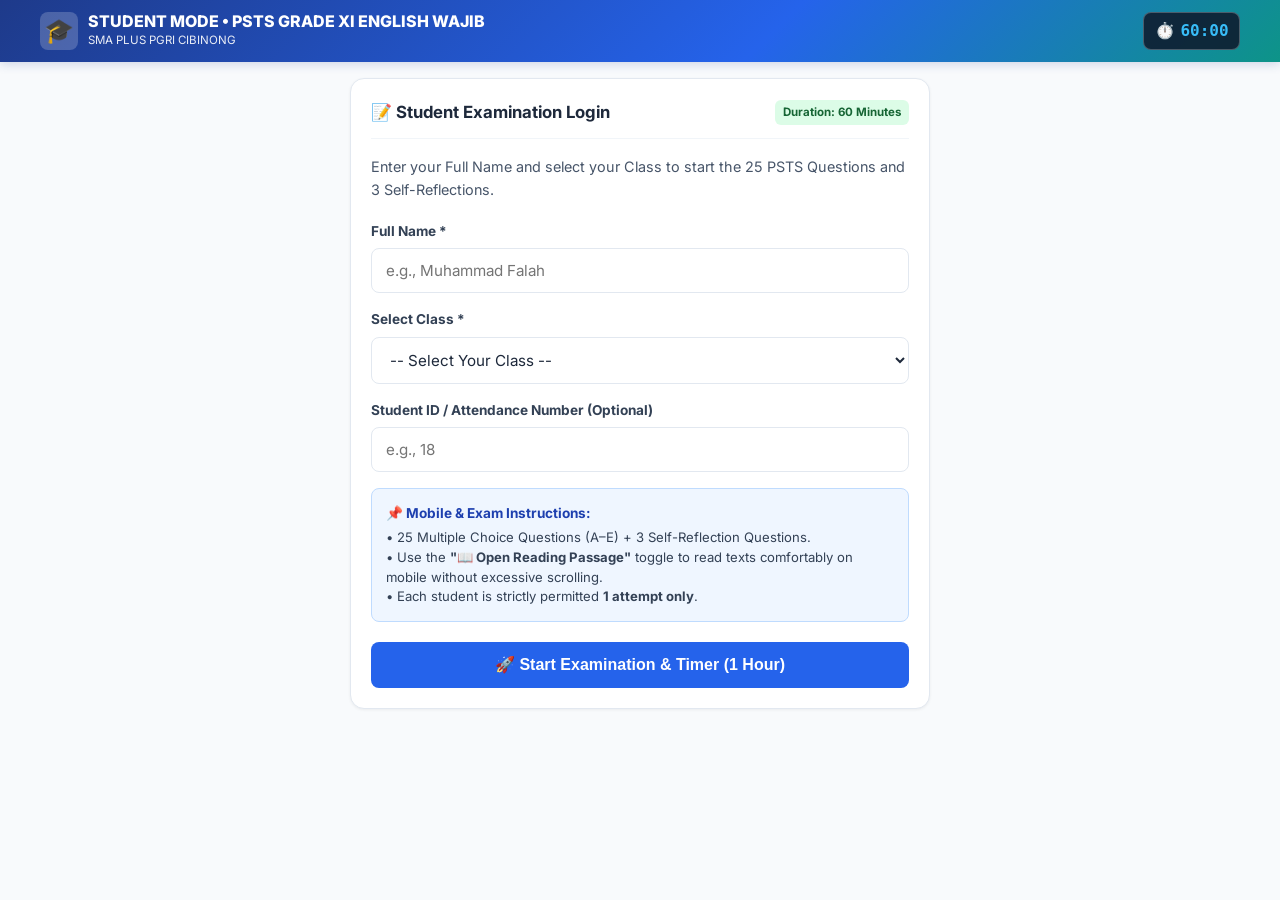
==== commit 4029fa8c: "Deploy student.html - PSTS XI English Wajib" ====
--- a/student.html
+++ b/student.html
@@ -1,13 +1,31 @@
 <!DOCTYPE html>
-<html lang="id">
+<html lang="en">
 <head>
     <meta charset="UTF-8">
     <meta name="viewport" content="width=device-width, initial-scale=1.0, maximum-scale=1.0, user-scalable=no">
-    <title>MODE SISWA - PSTS Bahasa Inggris Wajib Kelas XI</title>
+    <title>STUDENT MODE - PSTS English Wajib Grade XI</title>
     <link rel="preconnect" href="https://fonts.googleapis.com">
     <link rel="preconnect" href="https://fonts.gstatic.com" crossorigin>
     <link href="https://fonts.googleapis.com/css2?family=Inter:wght@400;500;600;700;800&family=Merriweather:ital,wght@0,400;0,700;1,400&display=swap" rel="stylesheet">
     <link rel="stylesheet" href="style.css">
+    <style>
+        .text-controls {
+            display: flex;
+            align-items: center;
+            gap: 0.35rem;
+            font-size: 0.78rem;
+            font-weight: 700;
+        }
+        .text-btn {
+            background: rgba(255,255,255,0.2);
+            border: 1px solid rgba(255,255,255,0.4);
+            color: #fff;
+            padding: 0.2rem 0.5rem;
+            border-radius: 4px;
+            cursor: pointer;
+            font-weight: 800;
+        }
+    </style>
 </head>
 <body>
 
@@ -17,19 +35,14 @@
             <div class="brand-section">
                 <div class="brand-icon">🎓</div>
                 <div class="brand-title">
-                    <h1>MODE SISWA • PSTS XI</h1>
-                    <p>SMA PLUS PGRI CIBINONG — B. Inggris Wajib</p>
+                    <h1>STUDENT MODE • PSTS GRADE XI ENGLISH WAJIB</h1>
+                    <p>SMA PLUS PGRI CIBINONG</p>
                 </div>
             </div>
 
             <div class="header-controls">
-                <div class="live-badge">
-                    <span class="live-dot"></span>
-                    <span>ONLINE</span>
-                </div>
-
                 <!-- 1 HOUR COUNTDOWN TIMER -->
-                <div id="exam-timer" class="timer-container" title="Sisa Waktu Pengerjaan (1 Jam)">
+                <div id="exam-timer" class="timer-container" title="Remaining Examination Time (1 Hour)">
                     ⏱️ <span id="timer-display">60:00</span>
                 </div>
             </div>
@@ -38,30 +51,29 @@
 
     <div class="main-wrapper">
 
-        <!-- STEP 1: REGISTRATION / IDENTITY FORM (WITH 1-ATTEMPT CHECK) -->
+        <!-- STEP 1: REGISTRATION / IDENTITY FORM -->
         <section id="step-register" class="card" style="max-width: 580px; margin: 1rem auto;">
             <div class="card-header">
-                <h2 class="card-title">📝 Masuk Ujian Siswa Kelas XI</h2>
-                <span class="badge-tag badge-easy">Durasi: 60 Menit (1 Attempt)</span>
+                <h2 class="card-title">📝 Student Examination Login</h2>
+                <span class="badge-tag badge-easy">Duration: 60 Minutes</span>
             </div>
             <p style="color: var(--slate-600); margin-bottom: 1.25rem; font-size: 0.9rem;">
-                Silakan lengkapi data diri Anda. Setiap siswa <strong>hanya memiliki 1 kali kesempatan ujian (1 Attempt)</strong>.
+                Enter your Full Name and select your Class to start the 25 PSTS Questions and 3 Self-Reflections.
             </p>
 
-            <div id="attempt-alert-box" style="display: none; background: #fee2e2; border: 1.5px solid #ef4444; color: #991b1b; padding: 0.85rem; border-radius: 8px; margin-bottom: 1rem; font-size: 0.88rem;">
-                <!-- Attempt Warning -->
-            </div>
+            <!-- Single Attempt Warning Box -->
+            <div id="attempt-alert-box" style="display: none; background: #fef2f2; border: 1px solid #f87171; color: #991b1b; padding: 0.85rem; border-radius: 8px; margin-bottom: 1.25rem; font-size: 0.85rem; line-height: 1.5;"></div>
 
             <form id="student-form" onsubmit="handleStartExam(event)">
                 <div class="form-group">
-                    <label class="form-label" for="student-name">Nama Lengkap Siswa *</label>
-                    <input type="text" id="student-name" class="form-control" placeholder="Contoh: Siti Rahmawati" required>
+                    <label class="form-label" for="student-name">Full Name *</label>
+                    <input type="text" id="student-name" class="form-control" placeholder="e.g., Muhammad Falah" required>
                 </div>
 
                 <div class="form-group">
-                    <label class="form-label" for="student-class">Pilih Kelas *</label>
+                    <label class="form-label" for="student-class">Select Class *</label>
                     <select id="student-class" class="form-select" required>
-                        <option value="" disabled selected>-- Pilih Kelas XI Anda --</option>
+                        <option value="" disabled selected>-- Select Your Class --</option>
                         <option value="XI INT 1">XI INT 1</option>
                         <option value="XI INT 2">XI INT 2</option>
                         <option value="XI INT 3">XI INT 3</option>
@@ -78,21 +90,21 @@
                 </div>
 
                 <div class="form-group">
-                    <label class="form-label" for="student-nis">Nomor Absen / NIS (Opsional)</label>
-                    <input type="text" id="student-nis" class="form-control" placeholder="Contoh: 21">
+                    <label class="form-label" for="student-nis">Student ID / Attendance Number (Optional)</label>
+                    <input type="text" id="student-nis" class="form-control" placeholder="e.g., 18">
                 </div>
 
                 <div style="background: #eff6ff; padding: 0.85rem; border-radius: 8px; margin-bottom: 1.25rem; border: 1px solid #bfdbfe;">
-                    <div style="font-weight: 700; color: #1e40af; font-size: 0.85rem; margin-bottom: 0.25rem;">📌 Petunjuk Pengerjaan:</div>
+                    <div style="font-weight: 700; color: #1e40af; font-size: 0.85rem; margin-bottom: 0.25rem;">📌 Mobile & Exam Instructions:</div>
                     <div style="font-size: 0.82rem; color: #334155; line-height: 1.5;">
-                        • Terdiri dari <strong>25 Soal Pilihan Ganda (A-E)</strong> dan <strong>3 Pertanyaan Refleksi</strong>.<br>
-                        • Waktu pengerjaan adalah <strong>1 Jam (60:00)</strong>.<br>
-                        • Tombol <strong>"📖 Buka Wacana"</strong> di atas soal memudahkan membaca teks pada layar HP.
+                        • 25 Multiple Choice Questions (A–E) + 3 Self-Reflection Questions.<br>
+                        • Use the <strong>"📖 Open Reading Passage"</strong> toggle to read texts comfortably on mobile without excessive scrolling.<br>
+                        • Each student is strictly permitted <strong>1 attempt only</strong>.
                     </div>
                 </div>
 
                 <button type="submit" id="btn-start-exam" class="btn btn-primary" style="width: 100%; padding: 0.85rem; font-size: 1rem;">
-                    🚀 Mulai Ujian & Timer (1 Jam)
+                    🚀 Start Examination & Timer (1 Hour)
                 </button>
             </form>
         </section>
@@ -100,24 +112,25 @@
         <!-- STEP 2: EXAM WORKSPACE (QUESTIONS & REFLECTIONS) -->
         <section id="step-exam" style="display: none;">
             
+            <!-- Student Banner Info & Navigation Tabs -->
             <div style="display: flex; justify-content: space-between; align-items: center; background: var(--white); padding: 0.6rem 0.9rem; border-radius: var(--radius-md); margin-bottom: 0.75rem; border: 1px solid var(--slate-200); font-size: 0.85rem;">
                 <div>
-                    <span style="font-weight: 800; color: var(--primary);" id="display-student-name">Nama</span> • 
-                    <span class="badge-tag badge-easy" id="display-student-class">Kelas</span>
+                    <span style="font-weight: 800; color: var(--primary);" id="display-student-name">Student Name</span> • 
+                    <span class="badge-tag badge-easy" id="display-student-class">Class</span>
                 </div>
                 <div style="font-weight: 700; color: var(--slate-600);">
-                    Progres: <span id="progress-indicator" style="color: var(--primary);">0/25 (0%)</span>
+                    Progress: <span id="progress-indicator" style="color: var(--primary);">0/25 (0%)</span>
                 </div>
             </div>
 
             <!-- Tab Switcher -->
             <div class="tab-nav">
                 <button class="tab-btn active" id="tab-btn-questions" onclick="switchStudentTab('questions')">
-                    📝 SOAL (25)
+                    📝 QUESTIONS (25)
                     <span class="tab-badge" id="answered-count-badge">0/25</span>
                 </button>
                 <button class="tab-btn" id="tab-btn-reflections" onclick="switchStudentTab('reflections')">
-                    💭 REFLEKSI (3)
+                    💭 REFLECTIONS (3)
                     <span class="tab-badge" id="reflections-count-badge">0/3</span>
                 </button>
             </div>
@@ -125,9 +138,9 @@
             <!-- TAB 1: QUESTIONS WORKSPACE -->
             <div id="student-tab-questions" class="tab-content active">
 
-                <!-- Mobile Passage Toggle Bar -->
+                <!-- Mobile Passage Toggle Button (Visible on phones) -->
                 <div class="mobile-passage-toggle" id="mobile-passage-toggle" onclick="toggleMobilePassage()">
-                    <span>📖 <span id="mobile-passage-btn-text">Buka Wacana Bacaan</span></span>
+                    <span>📖 <span id="mobile-passage-btn-text">Open Reading Passage</span></span>
                     <span id="mobile-passage-icon">▼</span>
                 </div>
 
@@ -136,19 +149,19 @@
                     <!-- Reading Passage Card -->
                     <div class="passage-card" id="passage-card-element">
                         <div style="display: flex; justify-content: space-between; align-items: center; margin-bottom: 0.35rem;">
-                            <span class="passage-category" id="passage-category-tag">Reading Text</span>
-                            <span style="font-size: 0.75rem; font-weight: 600; color: var(--slate-400);" id="passage-rel-tag">Rujukan Soal</span>
+                            <span class="passage-category" id="passage-category-tag">Expository & Opinion Text</span>
+                            <span style="font-size: 0.75rem; font-weight: 600; color: var(--slate-400);" id="passage-rel-tag">Text Reference</span>
                         </div>
-                        <h2 class="passage-title" id="passage-title">Judul Teks</h2>
+                        <h2 class="passage-title" id="passage-title">Passage Title</h2>
                         <div class="passage-body" id="passage-body">
-                            <!-- Dynamic text -->
+                            <!-- Injected passage -->
                         </div>
                     </div>
 
                     <!-- Question & Options Card -->
                     <div class="question-container">
                         <div class="q-header">
-                            <span class="q-badge" id="q-number-badge">Soal #1 dari 25</span>
+                            <span class="q-badge" id="q-number-badge">Question #1 of 25</span>
                             <span class="skill-tag" id="q-skill-badge">Skill</span>
                         </div>
 
@@ -163,10 +176,10 @@
                         <!-- Desktop Question Nav Buttons -->
                         <div class="q-nav-buttons" style="margin-top: 1.25rem;">
                             <button class="btn btn-secondary" id="btn-prev-q" onclick="navigateQuestion(-1)">
-                                ⬅️ Sebelumnya
+                                ⬅️ Previous
                             </button>
                             <button class="btn btn-primary" id="btn-next-q" onclick="navigateQuestion(1)">
-                                Berikutnya ➡️
+                                Next ➡️
                             </button>
                         </div>
                     </div>
@@ -175,14 +188,14 @@
                     <div class="palette-column">
                         <div class="palette-card">
                             <h3 style="font-size: 0.9rem; font-weight: 700; color: var(--slate-800); margin-bottom: 0.2rem;">
-                                🧭 Nomor Soal (1–25)
+                                🧭 Question Navigator (1–25)
                             </h3>
                             <div class="palette-grid" id="palette-grid-desktop">
                                 <!-- 25 buttons -->
                             </div>
                             <hr style="border: none; border-top: 1px solid var(--slate-200); margin: 1rem 0;">
                             <button class="btn btn-success" style="width: 100%;" onclick="switchStudentTab('reflections')">
-                                Ke Refleksi (3) ➡️
+                                Proceed to Reflections (3) ➡️
                             </button>
                         </div>
                     </div>
@@ -194,11 +207,11 @@
             <div id="student-tab-reflections" class="tab-content">
                 <div class="card" style="max-width: 800px; margin: 0 auto;">
                     <div class="card-header">
-                        <h2 class="card-title">💭 3 Pertanyaan Refleksi Diri</h2>
-                        <span class="badge-tag badge-medium">Wajib Diisi</span>
+                        <h2 class="card-title">💭 3 Self-Reflection Questions</h2>
+                        <span class="badge-tag badge-medium">Mandatory</span>
                     </div>
                     <p style="color: var(--slate-600); margin-bottom: 1.25rem; font-size: 0.88rem;">
-                        Tuliskan tanggapan refleksi Anda secara jujur dan mendalam pada kolom berikut:
+                        Please provide your honest and comprehensive reflection answers in the text boxes below:
                     </p>
 
                     <div id="reflections-form-container">
@@ -207,10 +220,10 @@
 
                     <div style="display: flex; justify-content: space-between; align-items: center; margin-top: 1.5rem; flex-wrap: wrap; gap: 0.75rem;">
                         <button class="btn btn-secondary" onclick="switchStudentTab('questions')">
-                            ⬅️ Kembali ke Soal
+                            ⬅️ Back to Questions
                         </button>
                         <button class="btn btn-success" style="padding: 0.85rem 1.75rem; font-size: 1rem;" onclick="openSubmitConfirmModal()">
-                            ✅ Selesai & Kirim Ujian
+                            ✅ Finish & Submit Examination
                         </button>
                     </div>
                 </div>
@@ -235,38 +248,38 @@
         <section id="step-result" style="display: none; max-width: 650px; margin: 1.5rem auto;">
             <div class="score-banner">
                 <div style="font-size: 2.2rem; margin-bottom: 0.35rem;">🎉</div>
-                <h1 style="font-size: 1.5rem; font-weight: 800;">Ujian Berhasil Terkirim!</h1>
-                <p style="opacity: 0.9; font-size: 0.88rem;">Jawaban Anda telah tersimpan secara <strong>Permanen Realtime</strong> di Mode Guru.</p>
+                <h1 style="font-size: 1.5rem; font-weight: 800;">Examination Successfully Submitted!</h1>
+                <p style="opacity: 0.9; font-size: 0.88rem;">Your responses have been securely saved and synchronized in <strong>Realtime</strong> with Teacher Mode.</p>
 
                 <div class="score-circle">
                     <span class="score-num" id="res-score-val">0</span>
-                    <span class="score-label">Skor (0-100)</span>
+                    <span class="score-label">Score (0–100)</span>
                 </div>
 
                 <div style="font-size: 1rem; font-weight: 700;" id="res-correct-count">
-                    Benar: 0 / 25 Soal
+                    Correct: 0 / 25 Questions
                 </div>
             </div>
 
             <div class="card">
                 <h3 style="font-size: 1rem; font-weight: 700; margin-bottom: 0.75rem; color: var(--slate-800);">
-                    📋 Bukti Pengiriman Ujian
+                    📋 Examination Submission Receipt
                 </h3>
                 <table class="data-table" style="margin-bottom: 1.25rem;">
                     <tbody>
-                        <tr><td style="font-weight:700;">Nama Siswa</td><td id="res-name">-</td></tr>
-                        <tr><td style="font-weight:700;">Kelas</td><td id="res-class">-</td></tr>
-                        <tr><td style="font-weight:700;">Waktu Pengerjaan</td><td id="res-time">-</td></tr>
-                        <tr><td style="font-weight:700;">Status</td><td><span class="badge-tag badge-easy">✅ Terkirim Permanen ke Cloud Guru</span></td></tr>
+                        <tr><td style="font-weight:700;">Student Name</td><td id="res-name">-</td></tr>
+                        <tr><td style="font-weight:700;">Class</td><td id="res-class">-</td></tr>
+                        <tr><td style="font-weight:700;">Duration</td><td id="res-time">-</td></tr>
+                        <tr><td style="font-weight:700;">Status</td><td><span class="badge-tag badge-easy">✅ Synchronized to Teacher Cloud</span></td></tr>
                     </tbody>
                 </table>
 
                 <div style="display: flex; gap: 0.75rem; flex-wrap: wrap;">
                     <button class="btn btn-primary" onclick="window.print()">
-                        🖨️ Cetak / Simpan PDF
+                        🖨️ Print / Save PDF
                     </button>
                     <a href="index.html" class="btn btn-outline">
-                        🏠 Halaman Utama
+                        🏠 Return to Portal
                     </a>
                 </div>
             </div>
@@ -279,17 +292,17 @@
         <div class="modal-content" style="max-width: 450px;">
             <button class="modal-close" onclick="closeMobilePaletteModal()">&times;</button>
             <h3 style="font-size: 1.1rem; font-weight: 800; color: var(--slate-800); margin-bottom: 0.35rem;">
-                🧭 Daftar Nomor Soal (1–25)
+                🧭 Question Navigator (1–25)
             </h3>
             <p style="font-size: 0.8rem; color: var(--slate-500); margin-bottom: 1rem;">
-                Ketuk nomor soal untuk langsung menuju ke soal tersebut:
+                Tap any question number to jump directly to it:
             </p>
             <div class="palette-grid" id="palette-grid-mobile">
                 <!-- Mobile 25 buttons -->
             </div>
             <hr style="border: none; border-top: 1px solid var(--slate-200); margin: 1.25rem 0 1rem;">
             <button class="btn btn-success" style="width: 100%;" onclick="closeMobilePaletteModal(); switchStudentTab('reflections');">
-                Ke Lembar Refleksi (3 Soal) ➡️
+                Proceed to Reflections (3 Questions) ➡️
             </button>
         </div>
     </div>
@@ -299,17 +312,17 @@
         <div class="modal-content" style="max-width: 460px;">
             <button class="modal-close" onclick="closeSubmitConfirmModal()">&times;</button>
             <h3 style="font-size: 1.15rem; font-weight: 800; color: var(--slate-800); margin-bottom: 0.5rem;">
-                ⚠️ Konfirmasi Kirim Jawaban
+                ⚠️ Confirm Examination Submission
             </h3>
             <p style="font-size: 0.88rem; color: var(--slate-600); margin-bottom: 1rem;">
-                Setiap siswa hanya memiliki <strong>1 kali kesempatan kirim (1 Attempt)</strong>. Apakah Anda yakin ingin mengirim seluruh jawaban sekarang?
+                Are you sure you want to finalize your exam and submit your results to the teacher?
             </p>
             <div id="modal-check-summary" style="background: var(--slate-100); padding: 0.85rem; border-radius: 8px; margin-bottom: 1.25rem; font-size: 0.85rem;">
                 <!-- Summary items -->
             </div>
             <div style="display: flex; justify-content: flex-end; gap: 0.5rem;">
-                <button class="btn btn-secondary" onclick="closeSubmitConfirmModal()">Periksa Lagi</button>
-                <button class="btn btn-success" id="btn-final-submit" onclick="executeSubmitExam()">Ya, Kirim Sekarang</button>
+                <button class="btn btn-secondary" onclick="closeSubmitConfirmModal()">Review Answers</button>
+                <button class="btn btn-success" id="btn-final-submit" onclick="executeSubmitExam()">Yes, Submit Final Exam</button>
             </div>
         </div>
     </div>
@@ -327,7 +340,6 @@
         let timeSpentSeconds = 0;
         let isMobilePassageOpen = true;
 
-        // Check if student has already completed the exam on start
         async function handleStartExam(e) {
             e.preventDefault();
             const name = document.getElementById('student-name').value.trim();
@@ -335,13 +347,13 @@
             const nis = document.getElementById('student-nis').value.trim();
 
             if (!name || !sClass) {
-                alert("Harap isi Nama Lengkap dan pilih Kelas terlebih dahulu!");
+                alert("Please enter your Full Name and select your Class!");
                 return;
             }
 
             const btn = document.getElementById('btn-start-exam');
             btn.disabled = true;
-            btn.innerText = "Memeriksa Status Ujian...";
+            btn.innerText = "Verifying Examination Status...";
 
             // 1-ATTEMPT VERIFICATION
             const existingAttempt = await syncEngine.checkExistingAttempt(name, sClass);
@@ -349,12 +361,12 @@
                 const alertBox = document.getElementById('attempt-alert-box');
                 alertBox.style.display = 'block';
                 alertBox.innerHTML = `
-                    <strong>⚠️ Perhatian: Ujian Sudah Pernah Diselesaikan!</strong><br>
-                    Siswa bernama <strong>${existingAttempt.name}</strong> (${existingAttempt.studentClass}) telah tercatat menyelesaikan ujian ini pada <em>${new Date(existingAttempt.timestamp).toLocaleString('id-ID')}</em> dengan skor <strong>${existingAttempt.score}</strong>.<br>
-                    Setiap siswa hanya diberikan <strong>1 kali kesempatan (1 Attempt)</strong>.
+                    <strong>⚠️ Notice: Exam Already Completed!</strong><br>
+                    Student <strong>${existingAttempt.name}</strong> (${existingAttempt.studentClass}) has already completed this exam on <em>${new Date(existingAttempt.timestamp).toLocaleString('en-US', { dateStyle: 'medium', timeStyle: 'short' })}</em> with a score of <strong>${existingAttempt.score}</strong>.<br>
+                    Each student is strictly permitted <strong>1 attempt only</strong>.
                 `;
                 btn.disabled = false;
-                btn.innerText = "🚀 Mulai Ujian & Timer (1 Jam)";
+                btn.innerText = "🚀 Start Examination & Timer (1 Hour)";
                 return;
             }
 
@@ -391,7 +403,7 @@
 
                 if (remainingSeconds <= 0) {
                     clearInterval(timerInterval);
-                    alert("⏰ Waktu ujian 1 Jam telah habis! Jawaban Anda akan otomatis dikirimkan.");
+                    alert("⏰ The 1-Hour examination time limit has expired! Your responses are being automatically submitted.");
                     executeSubmitExam();
                 }
             }, 1000);
@@ -434,6 +446,7 @@
             }
         }
 
+        // Toggle Mobile Passage Accordion
         function toggleMobilePassage() {
             const passCard = document.getElementById('passage-card-element');
             const icon = document.getElementById('mobile-passage-icon');
@@ -442,11 +455,11 @@
             if (isMobilePassageOpen) {
                 passCard.classList.remove('collapsed-mobile');
                 icon.innerText = "▲";
-                document.getElementById('mobile-passage-btn-text').innerText = "Tutup Wacana Bacaan";
+                document.getElementById('mobile-passage-btn-text').innerText = "Close Reading Passage";
             } else {
                 passCard.classList.add('collapsed-mobile');
                 icon.innerText = "▼";
-                document.getElementById('mobile-passage-btn-text').innerText = "Buka Wacana Bacaan";
+                document.getElementById('mobile-passage-btn-text').innerText = "Open Reading Passage";
             }
         }
 
@@ -474,7 +487,7 @@
             currentQIndex = index;
             const q = QUESTIONS_DATA[index];
 
-            document.getElementById('q-number-badge').innerText = `Soal #${q.id} dari 25`;
+            document.getElementById('q-number-badge').innerText = `Question #${q.id} of 25`;
             document.getElementById('q-skill-badge').innerText = `${q.level} • ${q.skill}`;
             document.getElementById('q-text-content').innerText = q.question;
             document.getElementById('mobile-q-indicator').innerText = `No. ${q.id}/25`;
@@ -486,14 +499,14 @@
                 const p = PASSAGES[q.passageId];
                 document.getElementById('passage-category-tag').innerText = p.category;
                 document.getElementById('passage-title').innerText = p.title;
-                document.getElementById('passage-rel-tag').innerText = `Rujukan Soal #${q.id}`;
+                document.getElementById('passage-rel-tag').innerText = `Reference for Question #${q.id}`;
                 
                 const paragraphs = p.content.split('\n\n').map(par => `<p>${par.replace(/\n/g, '<br>')}</p>`).join('');
                 document.getElementById('passage-body').innerHTML = paragraphs;
                 
                 passCard.style.display = 'block';
                 toggleBar.style.display = 'flex';
-                document.getElementById('mobile-passage-btn-text').innerText = `Wacana: ${p.title}`;
+                document.getElementById('mobile-passage-btn-text').innerText = `Reading: ${p.title}`;
             } else {
                 passCard.style.display = 'none';
                 toggleBar.style.display = 'none';
@@ -518,10 +531,11 @@
             });
 
             document.getElementById('btn-prev-q').disabled = index === 0;
-            const nextLabel = index === QUESTIONS_DATA.length - 1 ? "Ke Refleksi (3) ➡️" : "Berikutnya ➡️";
+            const nextLabel = index === QUESTIONS_DATA.length - 1 ? "Proceed to Reflections (3) ➡️" : "Next ➡️";
             document.getElementById('btn-next-q').innerText = nextLabel;
-            document.getElementById('btn-mobile-next').innerText = index === QUESTIONS_DATA.length - 1 ? "Refleksi ➡️" : "Next ➡️";
-
+            document.getElementById('btn-mobile-next').innerText = index === QUESTIONS_DATA.length - 1 ? "Reflections ➡️" : "Next ➡️";
+
+            // Update Palette Active States
             document.querySelectorAll('.pal-btn').forEach((btn) => {
                 const qNum = parseInt(btn.innerText, 10);
                 btn.classList.toggle('current', qNum === (index + 1));
@@ -585,7 +599,7 @@
                 const box = document.createElement('div');
                 box.className = 'reflection-box';
                 box.innerHTML = `
-                    <div class="ref-title">Refleksi ${idx + 1}: ${ref.title}</div>
+                    <div class="ref-title">Reflection ${idx + 1}: ${ref.title}</div>
                     <div class="ref-q">${ref.question}</div>
                     <textarea class="ref-textarea" id="input-${ref.id}" placeholder="${ref.placeholder}" oninput="saveReflection('${ref.id}', this.value)">${studentReflections[ref.id] || ''}</textarea>
                 `;
@@ -607,8 +621,8 @@
             if (studentReflections.ref3 && studentReflections.ref3.trim()) refCount++;
 
             let summaryHtml = `
-                <div>• Soal Terjawab: <strong>${answeredCount} / 25</strong> ${missingQ > 0 ? `<span style="color:var(--danger); font-weight:700;">(${missingQ} belum dijawab!)</span>` : '✅'}</div>
-                <div style="margin-top:0.35rem;">• Refleksi Terisi: <strong>${refCount} / 3</strong></div>
+                <div>• Questions Answered: <strong>${answeredCount} / 25</strong> ${missingQ > 0 ? `<span style="color:var(--danger); font-weight:700;">(${missingQ} unanswered!)</span>` : '✅'}</div>
+                <div style="margin-top:0.35rem;">• Reflections Completed: <strong>${refCount} / 3</strong></div>
             `;
 
             document.getElementById('modal-check-summary').innerHTML = summaryHtml;
@@ -660,7 +674,7 @@
             if (bottomBar) bottomBar.style.display = 'none';
 
             document.getElementById('res-score-val').innerText = score;
-            document.getElementById('res-correct-count').innerText = `Benar: ${correctCount} / 25 Soal (${score}%)`;
+            document.getElementById('res-correct-count').innerText = `Correct: ${correctCount} / 25 Questions (${score}%)`;
             document.getElementById('res-name').innerText = currentStudent.name;
             document.getElementById('res-class').innerText = currentStudent.studentClass;
             document.getElementById('res-time').innerText = timeSpentStr;
